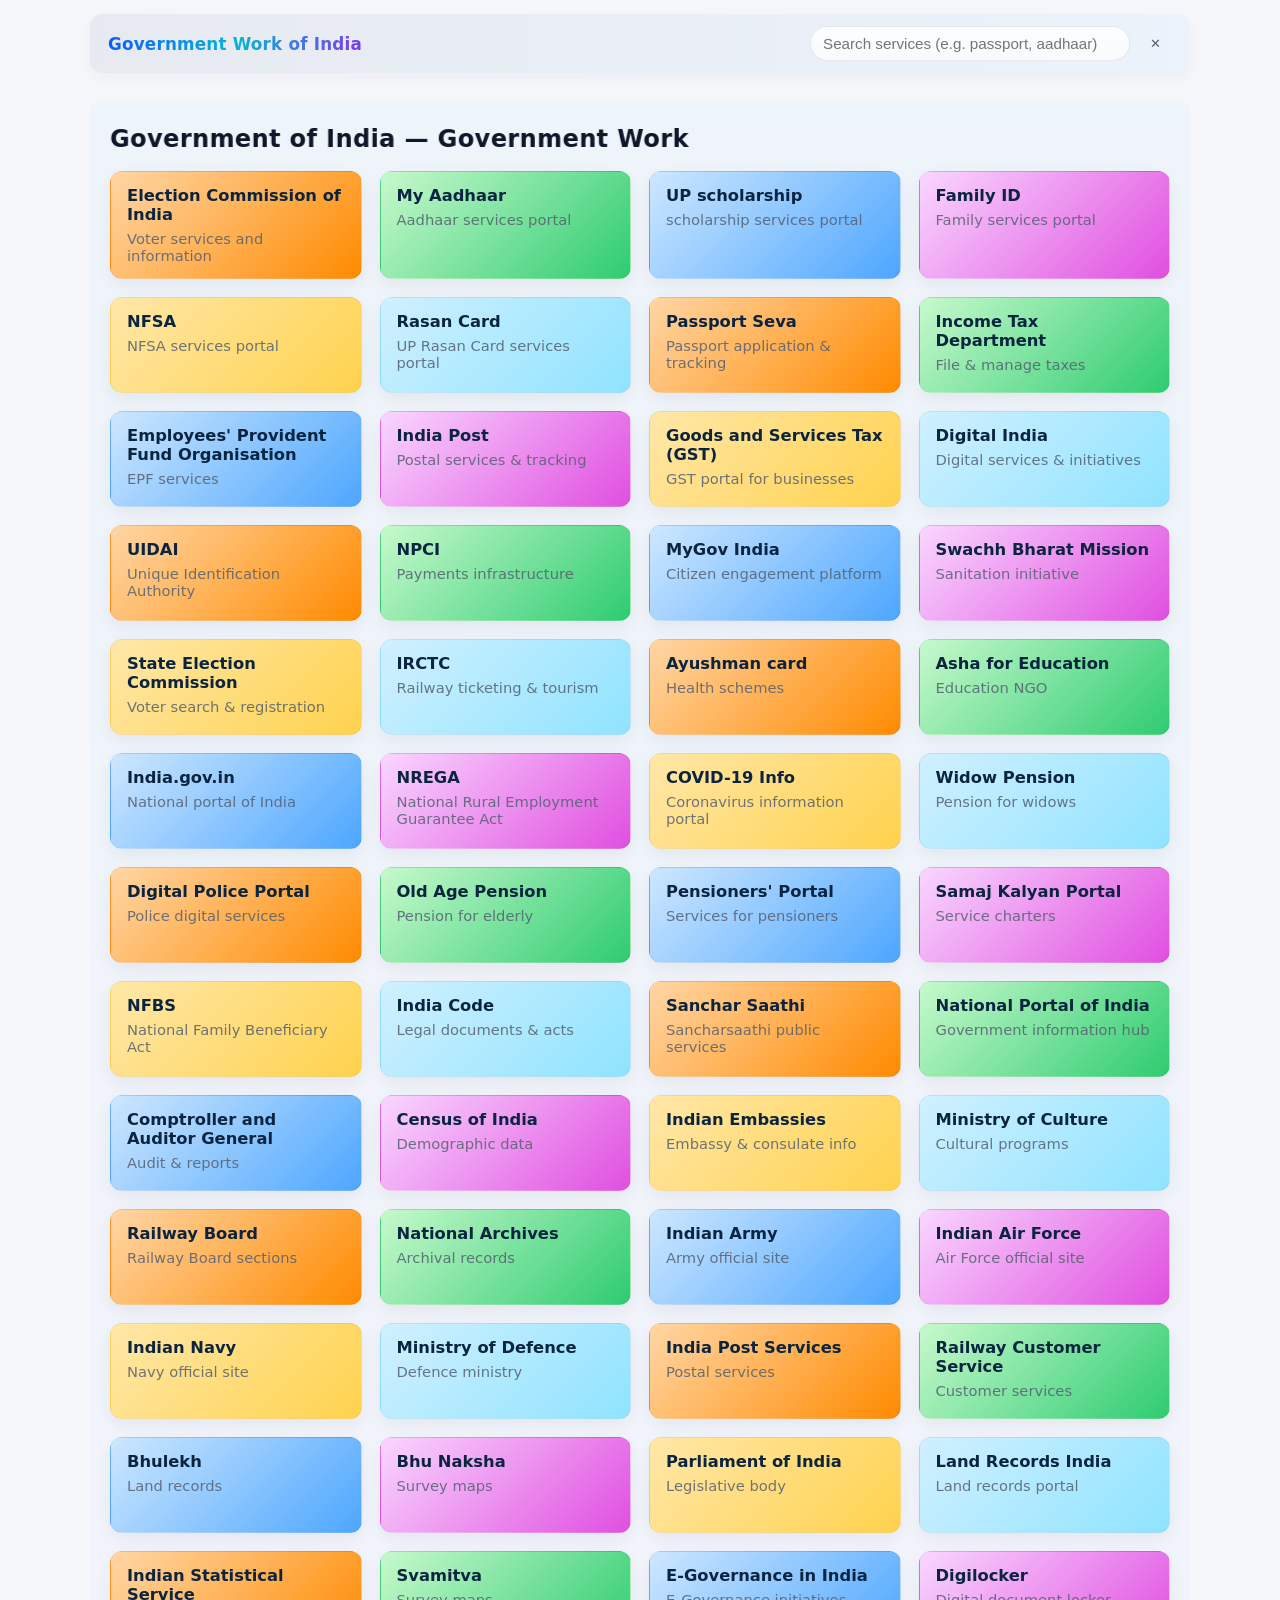
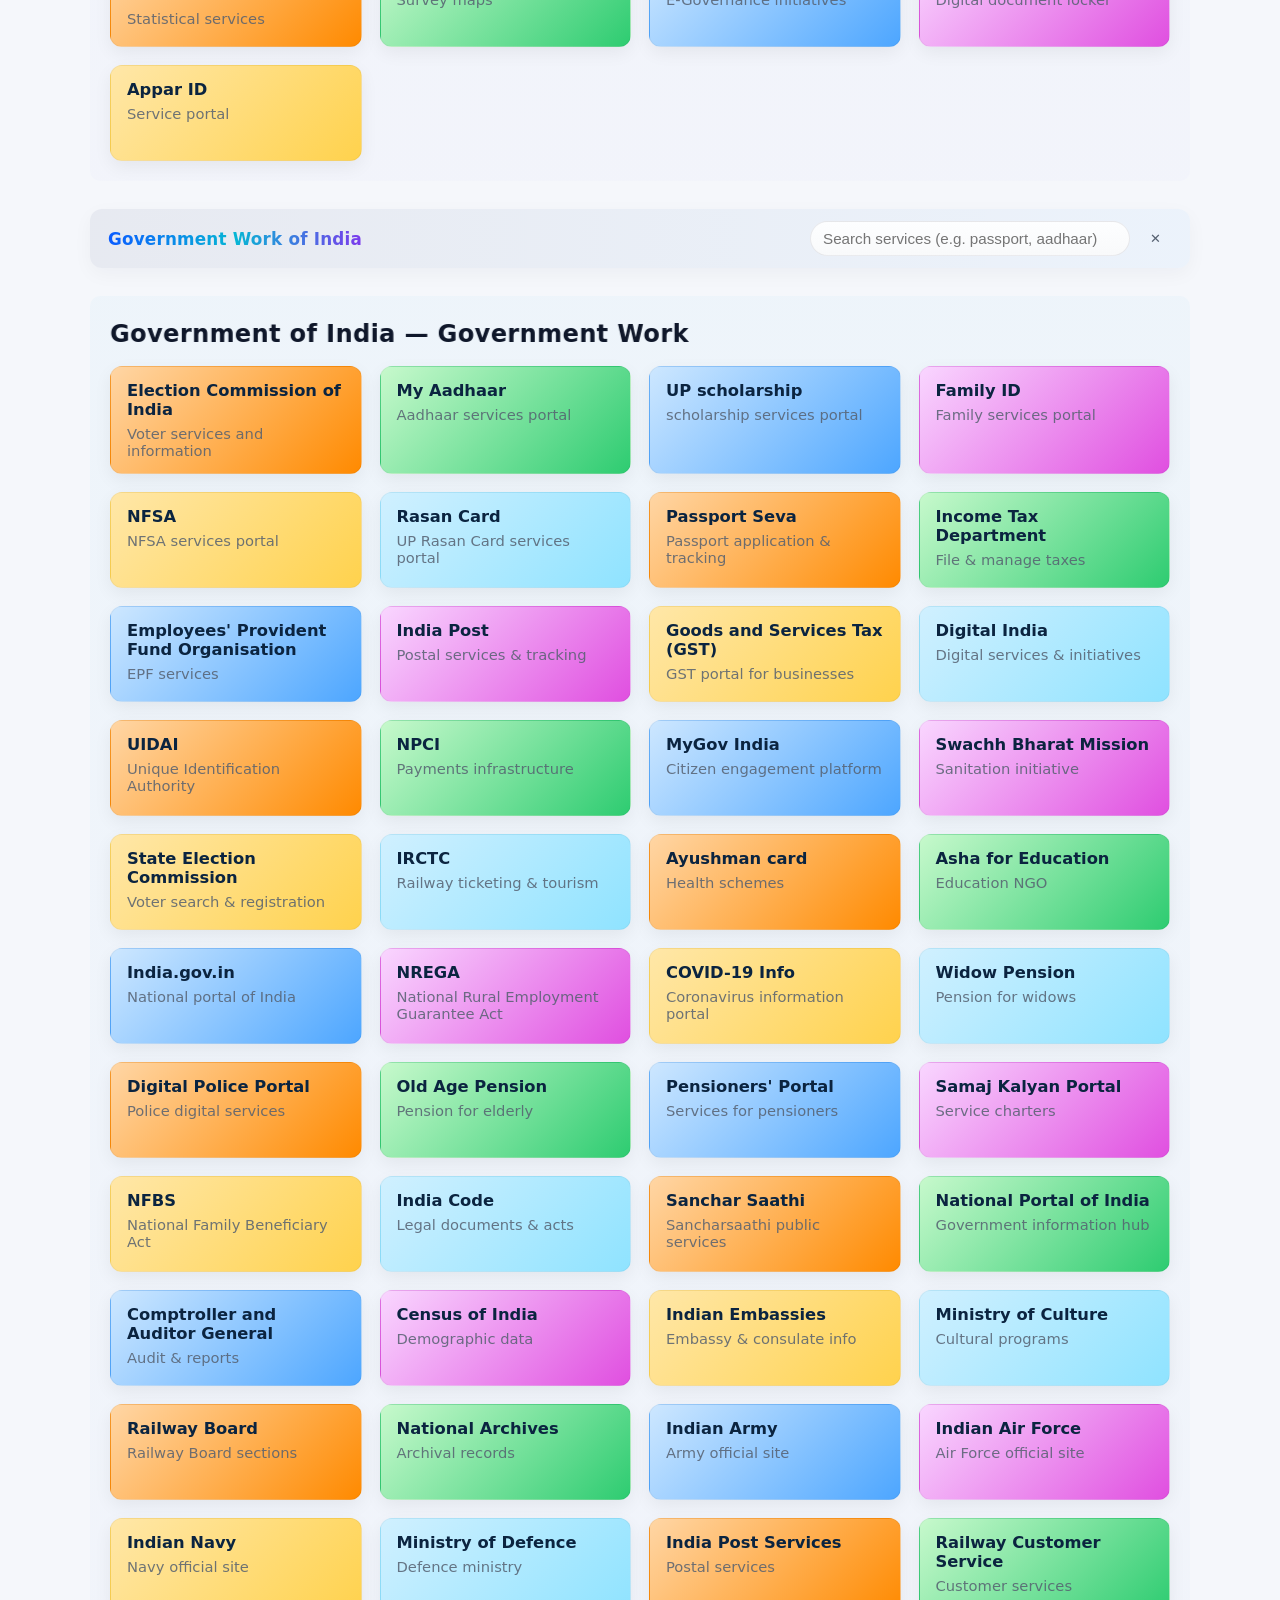
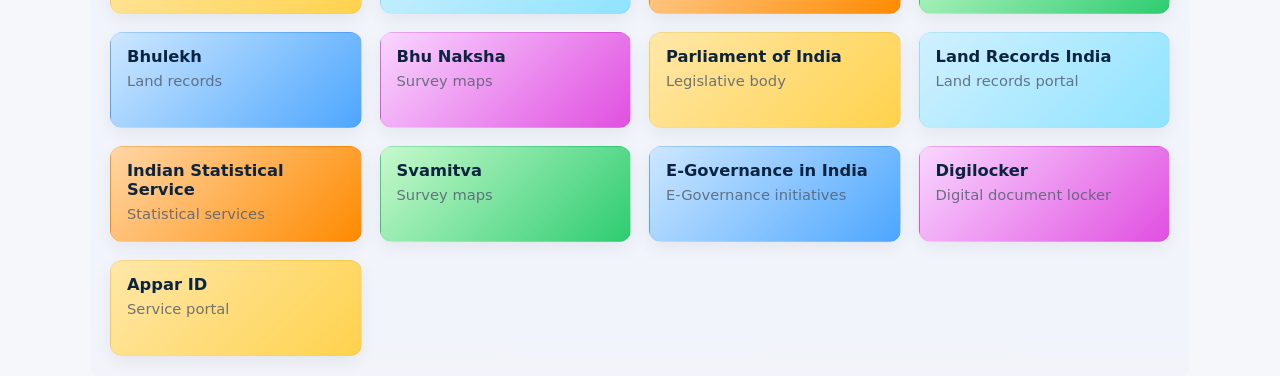
==== index.html @ 5ba5acde "Add index.html for Render static site" ====
<!DOCTYPE html>
<html lang="en">
<head>
    <meta charset="UTF-8">
    <meta name="viewport" content="width=device-width, initial-scale=1.0">
    <title>Government Work</title>
    <link rel="stylesheet" href="Gov.css">
</head>
<body>
    <nav class="site-nav" aria-label="Main navigation">
        <div class="brand">Government Work of India</div>

        <form id="searchForm" class="search-form" role="search" onsubmit="return false;">
            <input id="searchInput" type="search" placeholder="Search services (e.g. passport, aadhaar)" aria-label="Search services">
            <button id="clearBtn" type="button" aria-label="Clear search">✕</button>
        </form>
    </nav>

    <div class="page">
        <h1 class="page-title">
            <span class="marquee-wrapper">
                <span class="moving-header">Government of India — Government Work</span>
            </span>
        </h1>

        <div class="topics-grid">
            <a class="card" href="https://voters.eci.gov.in/" target="_blank" rel="noopener">
                <div class="card-body"><h3 class="card-title">Election Commission of India</h3><p class="card-sub">Voter services and information</p></div>
            </a>

            <a class="card" href="https://myaadhaar.uidai.gov.in/" target="_blank" rel="noopener">
                <div class="card-body"><h3 class="card-title">My Aadhaar</h3><p class="card-sub">Aadhaar services portal</p></div>
            </a>

             <a class="card" href="https://scholarship.up.gov.in/index.aspx" target="_blank" rel="noopener">
                <div class="card-body"><h3 class="card-title">UP scholarship</h3><p class="card-sub">scholarship services portal</p></div>
            </a>

             <a class="card" href="https://familyid.up.gov.in/portal/signin.aspx" target="_blank" rel="noopener">
                <div class="card-body"><h3 class="card-title">Family ID</h3><p class="card-sub">Family services portal</p></div>
            </a>

             <a class="card" href="https://nfsa.gov.in/" target="_blank" rel="noopener">
                <div class="card-body"><h3 class="card-title">NFSA</h3><p class="card-sub">NFSA services portal</p></div>
            </a>

            <a class="card" href="https://fcs.up.gov.in/" target="_blank" rel="noopener">
                <div class="card-body"><h3 class="card-title">Rasan Card</h3><p class="card-sub">UP Rasan Card services portal</p></div>
            </a>

            <a class="card" href="https://passportindia.gov.in/" target="_blank" rel="noopener">
                <div class="card-body"><h3 class="card-title">Passport Seva</h3><p class="card-sub">Passport application & tracking</p></div>
            </a>

            <a class="card" href="https://www.incometax.gov.in/iec/foportal/" target="_blank" rel="noopener">
                <div class="card-body"><h3 class="card-title">Income Tax Department</h3><p class="card-sub">File & manage taxes</p></div>
            </a>

            <a class="card" href="https://www.epfindia.gov.in/site_en/index.php" target="_blank" rel="noopener">
                <div class="card-body"><h3 class="card-title">Employees' Provident Fund Organisation</h3><p class="card-sub">EPF services</p></div>
            </a>

            <a class="card" href="https://www.indiapost.gov.in/" target="_blank" rel="noopener">
                <div class="card-body"><h3 class="card-title">India Post</h3><p class="card-sub">Postal services & tracking</p></div>
            </a>

            <a class="card" href="https://www.gst.gov.in/" target="_blank" rel="noopener">
                <div class="card-body"><h3 class="card-title">Goods and Services Tax (GST)</h3><p class="card-sub">GST portal for businesses</p></div>
            </a>

            <a class="card" href="https://www.digitalindia.gov.in/" target="_blank" rel="noopener">
                <div class="card-body"><h3 class="card-title">Digital India</h3><p class="card-sub">Digital services & initiatives</p></div>
            </a>

            <a class="card" href="https://www.uidai.gov.in/" target="_blank" rel="noopener">
                <div class="card-body"><h3 class="card-title">UIDAI</h3><p class="card-sub">Unique Identification Authority</p></div>
            </a>

            <a class="card" href="https://www.npci.org.in/" target="_blank" rel="noopener">
                <div class="card-body"><h3 class="card-title">NPCI</h3><p class="card-sub">Payments infrastructure</p></div>
            </a>

            <a class="card" href="https://www.mygov.in/" target="_blank" rel="noopener">
                <div class="card-body"><h3 class="card-title">MyGov India</h3><p class="card-sub">Citizen engagement platform</p></div>
            </a>

            <a class="card" href="https://www.swachhbharatmission.gov.in/" target="_blank" rel="noopener">
                <div class="card-body"><h3 class="card-title">Swachh Bharat Mission</h3><p class="card-sub">Sanitation initiative</p></div>
            </a>

            <a class="card" href="https://sec.up.nic.in/site/PRIVoterSearch.aspx" target="_blank" rel="noopener">
                <div class="card-body"><h3 class="card-title">State Election Commission</h3><p class="card-sub">Voter search & registration</p></div>
            </a>

            <a class="card" href="https://www.irctc.co.in/" target="_blank" rel="noopener">
                <div class="card-body"><h3 class="card-title">IRCTC</h3><p class="card-sub">Railway ticketing & tourism</p></div>
            </a>

            <a class="card" href="https://beneficiary.nha.gov.in/" target="_blank" rel="noopener">
                <div class="card-body"><h3 class="card-title"> Ayushman card </h3><p class="card-sub">Health schemes</p></div>
            </a>

            <a class="card" href="https://www.ashanet.org/" target="_blank" rel="noopener">
                <div class="card-body"><h3 class="card-title">Asha for Education</h3><p class="card-sub">Education NGO</p></div>
            </a>

            <a class="card" href="https://www.india.gov.in/" target="_blank" rel="noopener">
                <div class="card-body"><h3 class="card-title">India.gov.in</h3><p class="card-sub">National portal of India</p></div>
            </a>

            <a class="card" href="https://nreganarep.nic.in/netnrega/dpc_sms_new.aspx?lflag=eng&page=s&short_name=UP&state_name=UTTAR%20PRADESH&state_code=31&fin_year=2023-2024&source=national&Digest=1DOASZjYX+E2aCIKm3jhIw" target="_blank" rel="noopener">
                <div class="card-body"><h3 class="card-title">NREGA</h3><p class="card-sub">National Rural Employment Guarantee Act</p></div>
            </a>

            <a class="card" href="https://www.mygov.in/covid-19/" target="_blank" rel="noopener">
                <div class="card-body"><h3 class="card-title">COVID-19 Info</h3><p class="card-sub">Coronavirus information portal</p></div>
            </a>

            <a class="card" href="https://sspy-up.gov.in/reportnew/DWReport.aspx?s=WidowPension_2526" target="_blank" rel="noopener">
                <div class="card-body"><h3 class="card-title">Widow Pension</h3><p class="card-sub">Pension for widows</p></div>
            </a>

            <a class="card" href="https://www.digitalpolice.gov.in/" target="_blank" rel="noopener">
                <div class="card-body"><h3 class="card-title">Digital Police Portal</h3><p class="card-sub">Police digital services</p></div>
            </a>

            <a class="card" href="https://sspy-up.gov.in/reportnew/DWReport.aspx?s=OldAgePension_2526" target="_blank" rel="noopener">
                <div class="card-body"><h3 class="card-title">Old Age Pension</h3><p class="card-sub">Pension for elderly</p></div>
            </a>

            <a class="card" href="https://pensionersportal.gov.in/Mscheme.aspx" target="_blank" rel="noopener">
                <div class="card-body"><h3 class="card-title">Pensioners' Portal</h3><p class="card-sub">Services for pensioners</p></div>
            </a>

            <a class="card" href="https://samajkalyan.up.gov.in/en" target="_blank" rel="noopener">
                <div class="card-body"><h3 class="card-title">Samaj Kalyan Portal</h3><p class="card-sub">Service charters</p></div>
            </a>

            <a class="card" href="https://nfbs.upsdc.gov.in/NFBS2022_23/index.aspx" target="_blank" rel="noopener">
                <div class="card-body"><h3 class="card-title">NFBS</h3><p class="card-sub">National Family Beneficiary Act</p></div>
            </a>

            <a class="card" href="https://www.indiacode.nic.in/" target="_blank" rel="noopener">
                <div class="card-body"><h3 class="card-title">India Code</h3><p class="card-sub">Legal documents & acts</p></div>
            </a>

            <a class="card" href="https://sancharsaathi.gov.in/" target="_blank" rel="noopener">
                <div class="card-body"><h3 class="card-title">Sanchar Saathi</h3><p class="card-sub">Sancharsaathi public services</p></div>
            </a>

            <a class="card" href="https://www.nationalportal.gov.in/" target="_blank" rel="noopener">
                <div class="card-body"><h3 class="card-title">National Portal of India</h3><p class="card-sub">Government information hub</p></div>
            </a>

            <a class="card" href="https://www.cag.gov.in/" target="_blank" rel="noopener">
                <div class="card-body"><h3 class="card-title">Comptroller and Auditor General</h3><p class="card-sub">Audit & reports</p></div>
            </a>

            <a class="card" href="https://www.indiacensus.gov.in/" target="_blank" rel="noopener">
                <div class="card-body"><h3 class="card-title">Census of India</h3><p class="card-sub">Demographic data</p></div>
            </a>

            <a class="card" href="https://www.indianembassy.org/" target="_blank" rel="noopener">
                <div class="card-body"><h3 class="card-title">Indian Embassies</h3><p class="card-sub">Embassy & consulate info</p></div>
            </a>

            <a class="card" href="https://www.indiaculture.nic.in/" target="_blank" rel="noopener">
                <div class="card-body"><h3 class="card-title">Ministry of Culture</h3><p class="card-sub">Cultural programs</p></div>
            </a>

            <a class="card" href="https://www.indianrailways.gov.in/railwayboard/view_section.jsp?lang=0&id=0,1,304,366,537" target="_blank" rel="noopener">
                <div class="card-body"><h3 class="card-title">Railway Board</h3><p class="card-sub">Railway Board sections</p></div>
            </a>

            <a class="card" href="https://www.nationalarchives.gov.in/" target="_blank" rel="noopener">
                <div class="card-body"><h3 class="card-title">National Archives</h3><p class="card-sub">Archival records</p></div>
            </a>

            <a class="card" href="https://www.indianarmy.nic.in/" target="_blank" rel="noopener">
                <div class="card-body"><h3 class="card-title">Indian Army</h3><p class="card-sub">Army official site</p></div>
            </a>

            <a class="card" href="https://www.indianairforce.nic.in/" target="_blank" rel="noopener">
                <div class="card-body"><h3 class="card-title">Indian Air Force</h3><p class="card-sub">Air Force official site</p></div>
            </a>

            <a class="card" href="https://www.indiannavy.nic.in/" target="_blank" rel="noopener">
                <div class="card-body"><h3 class="card-title">Indian Navy</h3><p class="card-sub">Navy official site</p></div>
            </a>

            <a class="card" href="https://www.defence.gov.in/" target="_blank" rel="noopener">
                <div class="card-body"><h3 class="card-title">Ministry of Defence</h3><p class="card-sub">Defence ministry</p></div>
            </a>

            <a class="card" href="https://www.indiapost.gov.in/VAS/Pages/IndiaPostHome.aspx" target="_blank" rel="noopener">
                <div class="card-body"><h3 class="card-title">India Post Services</h3><p class="card-sub">Postal services</p></div>
            </a>

            <a class="card" href="https://www.railwaycustomer.gov.in/" target="_blank" rel="noopener">
                <div class="card-body"><h3 class="card-title">Railway Customer Service</h3><p class="card-sub">Customer services</p></div>
            </a>

            <a class="card" href="https://upbhulekh.gov.in/#/home" target="_blank" rel="noopener">
                <div class="card-body"><h3 class="card-title">Bhulekh</h3><p class="card-sub">Land records</p></div>
            </a>

            <a class="card" href="https://upbhunaksha.gov.in/home" target="_blank" rel="noopener">
                <div class="card-body"><h3 class="card-title">Bhu Naksha</h3><p class="card-sub">Survey maps</p></div>
            </a>

            <a class="card" href="https://www.parliamentofindia.nic.in/" target="_blank" rel="noopener">
                <div class="card-body"><h3 class="card-title">Parliament of India</h3><p class="card-sub">Legislative body</p></div>
            </a>

            <a class="card" href="https://www.landrecordsindia.com/" target="_blank" rel="noopener">
                <div class="card-body"><h3 class="card-title">Land Records India</h3><p class="card-sub">Land records portal</p></div>
            </a>

            <a class="card" href="https://www.indianstatisticalservice.gov.in/" target="_blank" rel="noopener">
                <div class="card-body"><h3 class="card-title">Indian Statistical Service</h3><p class="card-sub">Statistical services</p></div>
            </a>

            <a class="card" href="https://svamitva.up.gov.in/" target="_blank" rel="noopener">
                <div class="card-body"><h3 class="card-title">Svamitva</h3><p class="card-sub">Survey maps</p></div>
            </a>

            <a class="card" href="https://www.digitalindia.gov.in/content/e-governance" target="_blank" rel="noopener">
                <div class="card-body"><h3 class="card-title">E-Governance in India</h3><p class="card-sub">E-Governance initiatives</p></div>
            </a>

            <a class="card" href="https://www.digilocker.gov.in/" target="_blank" rel="noopener">
                <div class="card-body"><h3 class="card-title">Digilocker</h3><p class="card-sub">Digital document locker</p></div>
            </a>

            <a class="card" href="https://www.abc.gov.in/" target="_blank" rel="noopener">
                <div class="card-body"><h3 class="card-title">Appar ID</h3><p class="card-sub">Service portal</p></div>
            </a>
        </div>
    </div>
    
        <script>
        (function(){
            const input = document.getElementById('searchInput');
            const clearBtn = document.getElementById('clearBtn');
            const cards = Array.from(document.querySelectorAll('.topics-grid .card'));

            function filterCards(){
                const q = (input.value || '').trim().toLowerCase();
                cards.forEach(card => {
                    const title = (card.querySelector('.card-title')?.textContent || '').toLowerCase();
                    const sub = (card.querySelector('.card-sub')?.textContent || '').toLowerCase();
                    const match = q === '' || title.includes(q) || sub.includes(q);
                    card.style.display = match ? '' : 'none';
                });
            }

            input && input.addEventListener('input', filterCards);
            clearBtn && clearBtn.addEventListener('click', ()=>{ if(input){input.value=''; input.focus(); filterCards();} });
        })();
        </script>

    
</body>
</html>
<!DOCTYPE html>
<html lang="en">
<head>
    <meta charset="UTF-8">
    <meta name="viewport" content="width=device-width, initial-scale=1.0">
    <title>Government Work</title>
    <link rel="stylesheet" href="Gov.css">
</head>
<body>
    <nav class="site-nav" aria-label="Main navigation">
        <div class="brand">Government Work of India</div>

        <form id="searchForm" class="search-form" role="search" onsubmit="return false;">
            <input id="searchInput" type="search" placeholder="Search services (e.g. passport, aadhaar)" aria-label="Search services">
            <button id="clearBtn" type="button" aria-label="Clear search">✕</button>
        </form>
    </nav>

    <div class="page">
        <h1 class="page-title">
            <span class="marquee-wrapper">
                <span class="moving-header">Government of India — Government Work</span>
            </span>
        </h1>

        <div class="topics-grid">
            <a class="card" href="https://voters.eci.gov.in/" target="_blank" rel="noopener">
                <div class="card-body"><h3 class="card-title">Election Commission of India</h3><p class="card-sub">Voter services and information</p></div>
            </a>

            <a class="card" href="https://myaadhaar.uidai.gov.in/" target="_blank" rel="noopener">
                <div class="card-body"><h3 class="card-title">My Aadhaar</h3><p class="card-sub">Aadhaar services portal</p></div>
            </a>

             <a class="card" href="https://scholarship.up.gov.in/index.aspx" target="_blank" rel="noopener">
                <div class="card-body"><h3 class="card-title">UP scholarship</h3><p class="card-sub">scholarship services portal</p></div>
            </a>

             <a class="card" href="https://familyid.up.gov.in/portal/signin.aspx" target="_blank" rel="noopener">
                <div class="card-body"><h3 class="card-title">Family ID</h3><p class="card-sub">Family services portal</p></div>
            </a>

             <a class="card" href="https://nfsa.gov.in/" target="_blank" rel="noopener">
                <div class="card-body"><h3 class="card-title">NFSA</h3><p class="card-sub">NFSA services portal</p></div>
            </a>

            <a class="card" href="https://fcs.up.gov.in/" target="_blank" rel="noopener">
                <div class="card-body"><h3 class="card-title">Rasan Card</h3><p class="card-sub">UP Rasan Card services portal</p></div>
            </a>

            <a class="card" href="https://passportindia.gov.in/" target="_blank" rel="noopener">
                <div class="card-body"><h3 class="card-title">Passport Seva</h3><p class="card-sub">Passport application & tracking</p></div>
            </a>

            <a class="card" href="https://www.incometax.gov.in/iec/foportal/" target="_blank" rel="noopener">
                <div class="card-body"><h3 class="card-title">Income Tax Department</h3><p class="card-sub">File & manage taxes</p></div>
            </a>

            <a class="card" href="https://www.epfindia.gov.in/site_en/index.php" target="_blank" rel="noopener">
                <div class="card-body"><h3 class="card-title">Employees' Provident Fund Organisation</h3><p class="card-sub">EPF services</p></div>
            </a>

            <a class="card" href="https://www.indiapost.gov.in/" target="_blank" rel="noopener">
                <div class="card-body"><h3 class="card-title">India Post</h3><p class="card-sub">Postal services & tracking</p></div>
            </a>

            <a class="card" href="https://www.gst.gov.in/" target="_blank" rel="noopener">
                <div class="card-body"><h3 class="card-title">Goods and Services Tax (GST)</h3><p class="card-sub">GST portal for businesses</p></div>
            </a>

            <a class="card" href="https://www.digitalindia.gov.in/" target="_blank" rel="noopener">
                <div class="card-body"><h3 class="card-title">Digital India</h3><p class="card-sub">Digital services & initiatives</p></div>
            </a>

            <a class="card" href="https://www.uidai.gov.in/" target="_blank" rel="noopener">
                <div class="card-body"><h3 class="card-title">UIDAI</h3><p class="card-sub">Unique Identification Authority</p></div>
            </a>

            <a class="card" href="https://www.npci.org.in/" target="_blank" rel="noopener">
                <div class="card-body"><h3 class="card-title">NPCI</h3><p class="card-sub">Payments infrastructure</p></div>
            </a>

            <a class="card" href="https://www.mygov.in/" target="_blank" rel="noopener">
                <div class="card-body"><h3 class="card-title">MyGov India</h3><p class="card-sub">Citizen engagement platform</p></div>
            </a>

            <a class="card" href="https://www.swachhbharatmission.gov.in/" target="_blank" rel="noopener">
                <div class="card-body"><h3 class="card-title">Swachh Bharat Mission</h3><p class="card-sub">Sanitation initiative</p></div>
            </a>

            <a class="card" href="https://sec.up.nic.in/site/PRIVoterSearch.aspx" target="_blank" rel="noopener">
                <div class="card-body"><h3 class="card-title">State Election Commission</h3><p class="card-sub">Voter search & registration</p></div>
            </a>

            <a class="card" href="https://www.irctc.co.in/" target="_blank" rel="noopener">
                <div class="card-body"><h3 class="card-title">IRCTC</h3><p class="card-sub">Railway ticketing & tourism</p></div>
            </a>

            <a class="card" href="https://beneficiary.nha.gov.in/" target="_blank" rel="noopener">
                <div class="card-body"><h3 class="card-title"> Ayushman card </h3><p class="card-sub">Health schemes</p></div>
            </a>

            <a class="card" href="https://www.ashanet.org/" target="_blank" rel="noopener">
                <div class="card-body"><h3 class="card-title">Asha for Education</h3><p class="card-sub">Education NGO</p></div>
            </a>

            <a class="card" href="https://www.india.gov.in/" target="_blank" rel="noopener">
                <div class="card-body"><h3 class="card-title">India.gov.in</h3><p class="card-sub">National portal of India</p></div>
            </a>

            <a class="card" href="https://nreganarep.nic.in/netnrega/dpc_sms_new.aspx?lflag=eng&page=s&short_name=UP&state_name=UTTAR%20PRADESH&state_code=31&fin_year=2023-2024&source=national&Digest=1DOASZjYX+E2aCIKm3jhIw" target="_blank" rel="noopener">
                <div class="card-body"><h3 class="card-title">NREGA</h3><p class="card-sub">National Rural Employment Guarantee Act</p></div>
            </a>

            <a class="card" href="https://www.mygov.in/covid-19/" target="_blank" rel="noopener">
                <div class="card-body"><h3 class="card-title">COVID-19 Info</h3><p class="card-sub">Coronavirus information portal</p></div>
            </a>

            <a class="card" href="https://sspy-up.gov.in/reportnew/DWReport.aspx?s=WidowPension_2526" target="_blank" rel="noopener">
                <div class="card-body"><h3 class="card-title">Widow Pension</h3><p class="card-sub">Pension for widows</p></div>
            </a>

            <a class="card" href="https://www.digitalpolice.gov.in/" target="_blank" rel="noopener">
                <div class="card-body"><h3 class="card-title">Digital Police Portal</h3><p class="card-sub">Police digital services</p></div>
            </a>

            <a class="card" href="https://sspy-up.gov.in/reportnew/DWReport.aspx?s=OldAgePension_2526" target="_blank" rel="noopener">
                <div class="card-body"><h3 class="card-title">Old Age Pension</h3><p class="card-sub">Pension for elderly</p></div>
            </a>

            <a class="card" href="https://pensionersportal.gov.in/Mscheme.aspx" target="_blank" rel="noopener">
                <div class="card-body"><h3 class="card-title">Pensioners' Portal</h3><p class="card-sub">Services for pensioners</p></div>
            </a>

            <a class="card" href="https://samajkalyan.up.gov.in/en" target="_blank" rel="noopener">
                <div class="card-body"><h3 class="card-title">Samaj Kalyan Portal</h3><p class="card-sub">Service charters</p></div>
            </a>

            <a class="card" href="https://nfbs.upsdc.gov.in/NFBS2022_23/index.aspx" target="_blank" rel="noopener">
                <div class="card-body"><h3 class="card-title">NFBS</h3><p class="card-sub">National Family Beneficiary Act</p></div>
            </a>

            <a class="card" href="https://www.indiacode.nic.in/" target="_blank" rel="noopener">
                <div class="card-body"><h3 class="card-title">India Code</h3><p class="card-sub">Legal documents & acts</p></div>
            </a>

            <a class="card" href="https://sancharsaathi.gov.in/" target="_blank" rel="noopener">
                <div class="card-body"><h3 class="card-title">Sanchar Saathi</h3><p class="card-sub">Sancharsaathi public services</p></div>
            </a>

            <a class="card" href="https://www.nationalportal.gov.in/" target="_blank" rel="noopener">
                <div class="card-body"><h3 class="card-title">National Portal of India</h3><p class="card-sub">Government information hub</p></div>
            </a>

            <a class="card" href="https://www.cag.gov.in/" target="_blank" rel="noopener">
                <div class="card-body"><h3 class="card-title">Comptroller and Auditor General</h3><p class="card-sub">Audit & reports</p></div>
            </a>

            <a class="card" href="https://www.indiacensus.gov.in/" target="_blank" rel="noopener">
                <div class="card-body"><h3 class="card-title">Census of India</h3><p class="card-sub">Demographic data</p></div>
            </a>

            <a class="card" href="https://www.indianembassy.org/" target="_blank" rel="noopener">
                <div class="card-body"><h3 class="card-title">Indian Embassies</h3><p class="card-sub">Embassy & consulate info</p></div>
            </a>

            <a class="card" href="https://www.indiaculture.nic.in/" target="_blank" rel="noopener">
                <div class="card-body"><h3 class="card-title">Ministry of Culture</h3><p class="card-sub">Cultural programs</p></div>
            </a>

            <a class="card" href="https://www.indianrailways.gov.in/railwayboard/view_section.jsp?lang=0&id=0,1,304,366,537" target="_blank" rel="noopener">
                <div class="card-body"><h3 class="card-title">Railway Board</h3><p class="card-sub">Railway Board sections</p></div>
            </a>

            <a class="card" href="https://www.nationalarchives.gov.in/" target="_blank" rel="noopener">
                <div class="card-body"><h3 class="card-title">National Archives</h3><p class="card-sub">Archival records</p></div>
            </a>

            <a class="card" href="https://www.indianarmy.nic.in/" target="_blank" rel="noopener">
                <div class="card-body"><h3 class="card-title">Indian Army</h3><p class="card-sub">Army official site</p></div>
            </a>

            <a class="card" href="https://www.indianairforce.nic.in/" target="_blank" rel="noopener">
                <div class="card-body"><h3 class="card-title">Indian Air Force</h3><p class="card-sub">Air Force official site</p></div>
            </a>

            <a class="card" href="https://www.indiannavy.nic.in/" target="_blank" rel="noopener">
                <div class="card-body"><h3 class="card-title">Indian Navy</h3><p class="card-sub">Navy official site</p></div>
            </a>

            <a class="card" href="https://www.defence.gov.in/" target="_blank" rel="noopener">
                <div class="card-body"><h3 class="card-title">Ministry of Defence</h3><p class="card-sub">Defence ministry</p></div>
            </a>

            <a class="card" href="https://www.indiapost.gov.in/VAS/Pages/IndiaPostHome.aspx" target="_blank" rel="noopener">
                <div class="card-body"><h3 class="card-title">India Post Services</h3><p class="card-sub">Postal services</p></div>
            </a>

            <a class="card" href="https://www.railwaycustomer.gov.in/" target="_blank" rel="noopener">
                <div class="card-body"><h3 class="card-title">Railway Customer Service</h3><p class="card-sub">Customer services</p></div>
            </a>

            <a class="card" href="https://upbhulekh.gov.in/#/home" target="_blank" rel="noopener">
                <div class="card-body"><h3 class="card-title">Bhulekh</h3><p class="card-sub">Land records</p></div>
            </a>

            <a class="card" href="https://upbhunaksha.gov.in/home" target="_blank" rel="noopener">
                <div class="card-body"><h3 class="card-title">Bhu Naksha</h3><p class="card-sub">Survey maps</p></div>
            </a>

            <a class="card" href="https://www.parliamentofindia.nic.in/" target="_blank" rel="noopener">
                <div class="card-body"><h3 class="card-title">Parliament of India</h3><p class="card-sub">Legislative body</p></div>
            </a>

            <a class="card" href="https://www.landrecordsindia.com/" target="_blank" rel="noopener">
                <div class="card-body"><h3 class="card-title">Land Records India</h3><p class="card-sub">Land records portal</p></div>
            </a>

            <a class="card" href="https://www.indianstatisticalservice.gov.in/" target="_blank" rel="noopener">
                <div class="card-body"><h3 class="card-title">Indian Statistical Service</h3><p class="card-sub">Statistical services</p></div>
            </a>

            <a class="card" href="https://svamitva.up.gov.in/" target="_blank" rel="noopener">
                <div class="card-body"><h3 class="card-title">Svamitva</h3><p class="card-sub">Survey maps</p></div>
            </a>

            <a class="card" href="https://www.digitalindia.gov.in/content/e-governance" target="_blank" rel="noopener">
                <div class="card-body"><h3 class="card-title">E-Governance in India</h3><p class="card-sub">E-Governance initiatives</p></div>
            </a>

            <a class="card" href="https://www.digilocker.gov.in/" target="_blank" rel="noopener">
                <div class="card-body"><h3 class="card-title">Digilocker</h3><p class="card-sub">Digital document locker</p></div>
            </a>

            <a class="card" href="https://www.abc.gov.in/" target="_blank" rel="noopener">
                <div class="card-body"><h3 class="card-title">Appar ID</h3><p class="card-sub">Service portal</p></div>
            </a>
        </div>
    </div>
    
        <script>
        (function(){
            const input = document.getElementById('searchInput');
            const clearBtn = document.getElementById('clearBtn');
            const cards = Array.from(document.querySelectorAll('.topics-grid .card'));

            function filterCards(){
                const q = (input.value || '').trim().toLowerCase();
                cards.forEach(card => {
                    const title = (card.querySelector('.card-title')?.textContent || '').toLowerCase();
                    const sub = (card.querySelector('.card-sub')?.textContent || '').toLowerCase();
                    const match = q === '' || title.includes(q) || sub.includes(q);
                    card.style.display = match ? '' : 'none';
                });
            }

            input && input.addEventListener('input', filterCards);
            clearBtn && clearBtn.addEventListener('click', ()=>{ if(input){input.value=''; input.focus(); filterCards();} });
        })();
        </script>

    
</body>
</html>
---- Gov.css ----
/* Gov.css - Card layout for government links */
:root{
	--bg: #f5f7fb;
	--card-bg: #fff;
	--muted: #556070;
	--accent: #0b5cff;
}

*{box-sizing:border-box}
html,body{height:100%}
body{
	margin:0;
	font-family: Inter, system-ui, -apple-system, 'Segoe UI', Roboto, 'Helvetica Neue', Arial;
	background: var(--bg);
	color: #111827;
	-webkit-font-smoothing:antialiased;
	-moz-osx-font-smoothing:grayscale;
}

.page {
	max-width:1100px;
	margin:28px auto;
	padding:20px;
}

/* Top navigation */
.site-nav{
	display:flex;
	align-items:center;
	justify-content:space-between;
	gap:12px;
	padding:12px 18px;
	background: linear-gradient(90deg, rgba(6,21,80,0.06), rgba(6,133,255,0.04));
	border-radius:12px;
	margin:14px auto 8px auto;
	max-width:1100px;
	box-shadow: 0 6px 20px rgba(11,22,44,0.04);
}

.brand{
	font-weight:800;
	font-size:1.05rem;
	letter-spacing:0.2px;
	/* colorful gradient text */
	background: linear-gradient(90deg,#0b5cff,#06b6d4,#7c3aed);
	-webkit-background-clip: text;
	background-clip: text;
	color: transparent;
}

.search-form{
	display:flex;
	align-items:center;
	gap:8px;
}

.search-form input[type="search"]{
	width:320px;
	max-width:50vw;
	padding:8px 12px;
	border-radius:999px;
	border:1px solid rgba(15,23,42,0.08);
	background: linear-gradient(180deg, rgba(255,255,255,0.9), rgba(250,250,250,0.9));
	font-size:0.95rem;
	transition: box-shadow 160ms, border-color 160ms;
}

.search-form input[type="search"]:focus{
	outline:none;
	border-color: rgba(11,92,255,0.95);
	box-shadow: 0 6px 18px rgba(11,92,255,0.08);
}

.search-form button{
	appearance:none;
	border:0;
	background:transparent;
	width:34px;
	height:34px;
	border-radius:8px;
	display:flex;
	align-items:center;
	justify-content:center;
	cursor:pointer;
	color:var(--muted);
}

.search-form button:hover{ color: #111827 }

@media (max-width:640px){
	.search-form input[type="search"]{ width:180px; }
	.site-nav{ padding:10px 12px }
}

/* Subtle page background */
.page{
	background: linear-gradient(180deg, rgba(14,165,233,0.03), rgba(99,102,241,0.02));
	border-radius: 10px;
}

h1{
	margin:0 0 18px 0;
	font-size:1.6rem;
	color: #0f172a;
}

/* Grid container for topic cards */
.topics-grid {
	display: grid;
	grid-template-columns: repeat(auto-fit, minmax(240px, 1fr));
	gap: 18px;
	margin-top: 14px;
}

/* Card base (anchor is the whole card) */
.card {
	display: block;
	background: var(--card-bg);
	border-radius: 12px;
	overflow: hidden;
	box-shadow: 0 6px 18px rgba(13,18,25,0.06);
	transition: transform 220ms cubic-bezier(.2,.9,.2,1), box-shadow 220ms, border 220ms;
	text-decoration: none;
	color: inherit;
	min-height: 96px;
	border: 1px solid rgba(15,23,42,0.04);
}

.card:focus{outline:none}
.card:focus-visible{
	box-shadow: 0 10px 30px rgba(11,92,255,0.12);
	transform: translateY(-6px);
}

.card:hover{
	transform: translateY(-8px);
	box-shadow: 0 20px 48px rgba(13,18,25,0.12);
}

/* Colorful card backgrounds via CSS variables and nth-child cycling */
.topics-grid .card{
	--card-bg: linear-gradient(180deg,#ffffff,#ffffff);
	--card-bg-hover: linear-gradient(180deg,#f3f4f6,#e5e7eb);
	--card-color: #0b2440;
	--card-color-hover: #ffffff;
	background: var(--card-bg);
	color: var(--card-color);
	transition: transform 220ms cubic-bezier(.2,.9,.2,1), box-shadow 220ms, background 300ms ease, color 300ms ease;
}

.topics-grid .card:hover{
	background: var(--card-bg-hover);
	color: var(--card-color-hover);
}

/* Make subtitle follow the current color but slightly muted */
.card-sub{ color: currentColor; opacity: 0.85; }

/* define a palette of 6 colorful variants that cycle */
.topics-grid .card:nth-child(6n+1){ --card-bg: linear-gradient(135deg,#ffd6a5,#ff8a00); --card-bg-hover: linear-gradient(135deg,#ff8a00,#d86200); --card-color: #0d1724; --card-color-hover:#fff }
.topics-grid .card:nth-child(6n+2){ --card-bg: linear-gradient(135deg,#c7f9cc,#2ecc71); --card-bg-hover: linear-gradient(135deg,#2ecc71,#1e9b4a); --card-color:#07211a; --card-color-hover:#fff }
.topics-grid .card:nth-child(6n+3){ --card-bg: linear-gradient(135deg,#cde7ff,#4da6ff); --card-bg-hover: linear-gradient(135deg,#4da6ff,#1f7fe0); --card-color:#05203a; --card-color-hover:#fff }
.topics-grid .card:nth-child(6n+4){ --card-bg: linear-gradient(135deg,#f9d6ff,#e04fe0); --card-bg-hover: linear-gradient(135deg,#e04fe0,#9b18a8); --card-color:#2a0533; --card-color-hover:#fff }
.topics-grid .card:nth-child(6n+5){ --card-bg: linear-gradient(135deg,#ffe7a8,#ffd24d); --card-bg-hover: linear-gradient(135deg,#ffd24d,#ffb300); --card-color:#2b1b00; --card-color-hover:#fff }
.topics-grid .card:nth-child(6n+6){ --card-bg: linear-gradient(135deg,#d0f0ff,#8fe3ff); --card-bg-hover: linear-gradient(135deg,#8fe3ff,#39c0ff); --card-color:#052933; --card-color-hover:#fff }

/* stronger hover lift when colorful */
.topics-grid .card:hover{ transform: translateY(-12px) scale(1.015); box-shadow: 0 26px 64px rgba(7,10,25,0.16); }

@media (prefers-reduced-motion: reduce){
	.topics-grid .card, .moving-header{ animation:none; transition:none }
}

.card-body{
	padding:14px 16px;
	display:flex;
	flex-direction:column;
	gap:6px;
}

.card-title{
	margin:0;
	font-size:1.02rem;
	font-weight:600;
	color:#0b2440;
}

.card-sub{
	margin:0;
	font-size:0.92rem;
	color:var(--muted);
}

.card-meta{
	margin-top:8px;
	display:flex;
	gap:8px;
	align-items:center;
	font-size:0.85rem;
	color:var(--muted);
}

/* small screens */
@media (max-width:420px){
	.page{padding:12px}
	.topics-grid{gap:12px}
}

/* Optional: make links clearly separated when printed */
@media print{.card{box-shadow:none;border:1px solid #ddd}}

/* ---------- Moving, color-changing header ---------- */
.page-title{margin:0 0 8px 0}
.marquee-wrapper{
	overflow:hidden;
	display:block;
	width:100%;
}

.moving-header{
	display:inline-block;
	white-space:nowrap;
	font-size:1.5rem;
	font-weight:700;
	letter-spacing:0.4px;
	padding:4px 0;
	will-change:transform,color;
	/* Alternate slide left-to-right and back, with color shifting */
	animation: slideX 6s ease-in-out infinite alternate, colorShift 6s linear infinite;
}

/* Slide from left to right, then back (alternate) */
@keyframes slideX{
	0%   { transform: translateX(-100%); }
	100% { transform: translateX(100%); }
}

@keyframes colorShift{
	0%   { color: #0b5cff; }
	25%  { color: #0bbf6b; }
	50%  { color: #ff8a00; }
	75%  { color: #e11d48; }
	100% { color: #6b21a8; }
}

/* Respect users who prefer reduced motion */
@media (prefers-reduced-motion: reduce){
	.moving-header{ animation: colorShift 6s linear infinite; }
}
---- Gov.css ----
/* Gov.css - Card layout for government links */
:root{
	--bg: #f5f7fb;
	--card-bg: #fff;
	--muted: #556070;
	--accent: #0b5cff;
}

*{box-sizing:border-box}
html,body{height:100%}
body{
	margin:0;
	font-family: Inter, system-ui, -apple-system, 'Segoe UI', Roboto, 'Helvetica Neue', Arial;
	background: var(--bg);
	color: #111827;
	-webkit-font-smoothing:antialiased;
	-moz-osx-font-smoothing:grayscale;
}

.page {
	max-width:1100px;
	margin:28px auto;
	padding:20px;
}

/* Top navigation */
.site-nav{
	display:flex;
	align-items:center;
	justify-content:space-between;
	gap:12px;
	padding:12px 18px;
	background: linear-gradient(90deg, rgba(6,21,80,0.06), rgba(6,133,255,0.04));
	border-radius:12px;
	margin:14px auto 8px auto;
	max-width:1100px;
	box-shadow: 0 6px 20px rgba(11,22,44,0.04);
}

.brand{
	font-weight:800;
	font-size:1.05rem;
	letter-spacing:0.2px;
	/* colorful gradient text */
	background: linear-gradient(90deg,#0b5cff,#06b6d4,#7c3aed);
	-webkit-background-clip: text;
	background-clip: text;
	color: transparent;
}

.search-form{
	display:flex;
	align-items:center;
	gap:8px;
}

.search-form input[type="search"]{
	width:320px;
	max-width:50vw;
	padding:8px 12px;
	border-radius:999px;
	border:1px solid rgba(15,23,42,0.08);
	background: linear-gradient(180deg, rgba(255,255,255,0.9), rgba(250,250,250,0.9));
	font-size:0.95rem;
	transition: box-shadow 160ms, border-color 160ms;
}

.search-form input[type="search"]:focus{
	outline:none;
	border-color: rgba(11,92,255,0.95);
	box-shadow: 0 6px 18px rgba(11,92,255,0.08);
}

.search-form button{
	appearance:none;
	border:0;
	background:transparent;
	width:34px;
	height:34px;
	border-radius:8px;
	display:flex;
	align-items:center;
	justify-content:center;
	cursor:pointer;
	color:var(--muted);
}

.search-form button:hover{ color: #111827 }

@media (max-width:640px){
	.search-form input[type="search"]{ width:180px; }
	.site-nav{ padding:10px 12px }
}

/* Subtle page background */
.page{
	background: linear-gradient(180deg, rgba(14,165,233,0.03), rgba(99,102,241,0.02));
	border-radius: 10px;
}

h1{
	margin:0 0 18px 0;
	font-size:1.6rem;
	color: #0f172a;
}

/* Grid container for topic cards */
.topics-grid {
	display: grid;
	grid-template-columns: repeat(auto-fit, minmax(240px, 1fr));
	gap: 18px;
	margin-top: 14px;
}

/* Card base (anchor is the whole card) */
.card {
	display: block;
	background: var(--card-bg);
	border-radius: 12px;
	overflow: hidden;
	box-shadow: 0 6px 18px rgba(13,18,25,0.06);
	transition: transform 220ms cubic-bezier(.2,.9,.2,1), box-shadow 220ms, border 220ms;
	text-decoration: none;
	color: inherit;
	min-height: 96px;
	border: 1px solid rgba(15,23,42,0.04);
}

.card:focus{outline:none}
.card:focus-visible{
	box-shadow: 0 10px 30px rgba(11,92,255,0.12);
	transform: translateY(-6px);
}

.card:hover{
	transform: translateY(-8px);
	box-shadow: 0 20px 48px rgba(13,18,25,0.12);
}

/* Colorful card backgrounds via CSS variables and nth-child cycling */
.topics-grid .card{
	--card-bg: linear-gradient(180deg,#ffffff,#ffffff);
	--card-bg-hover: linear-gradient(180deg,#f3f4f6,#e5e7eb);
	--card-color: #0b2440;
	--card-color-hover: #ffffff;
	background: var(--card-bg);
	color: var(--card-color);
	transition: transform 220ms cubic-bezier(.2,.9,.2,1), box-shadow 220ms, background 300ms ease, color 300ms ease;
}

.topics-grid .card:hover{
	background: var(--card-bg-hover);
	color: var(--card-color-hover);
}

/* Make subtitle follow the current color but slightly muted */
.card-sub{ color: currentColor; opacity: 0.85; }

/* define a palette of 6 colorful variants that cycle */
.topics-grid .card:nth-child(6n+1){ --card-bg: linear-gradient(135deg,#ffd6a5,#ff8a00); --card-bg-hover: linear-gradient(135deg,#ff8a00,#d86200); --card-color: #0d1724; --card-color-hover:#fff }
.topics-grid .card:nth-child(6n+2){ --card-bg: linear-gradient(135deg,#c7f9cc,#2ecc71); --card-bg-hover: linear-gradient(135deg,#2ecc71,#1e9b4a); --card-color:#07211a; --card-color-hover:#fff }
.topics-grid .card:nth-child(6n+3){ --card-bg: linear-gradient(135deg,#cde7ff,#4da6ff); --card-bg-hover: linear-gradient(135deg,#4da6ff,#1f7fe0); --card-color:#05203a; --card-color-hover:#fff }
.topics-grid .card:nth-child(6n+4){ --card-bg: linear-gradient(135deg,#f9d6ff,#e04fe0); --card-bg-hover: linear-gradient(135deg,#e04fe0,#9b18a8); --card-color:#2a0533; --card-color-hover:#fff }
.topics-grid .card:nth-child(6n+5){ --card-bg: linear-gradient(135deg,#ffe7a8,#ffd24d); --card-bg-hover: linear-gradient(135deg,#ffd24d,#ffb300); --card-color:#2b1b00; --card-color-hover:#fff }
.topics-grid .card:nth-child(6n+6){ --card-bg: linear-gradient(135deg,#d0f0ff,#8fe3ff); --card-bg-hover: linear-gradient(135deg,#8fe3ff,#39c0ff); --card-color:#052933; --card-color-hover:#fff }

/* stronger hover lift when colorful */
.topics-grid .card:hover{ transform: translateY(-12px) scale(1.015); box-shadow: 0 26px 64px rgba(7,10,25,0.16); }

@media (prefers-reduced-motion: reduce){
	.topics-grid .card, .moving-header{ animation:none; transition:none }
}

.card-body{
	padding:14px 16px;
	display:flex;
	flex-direction:column;
	gap:6px;
}

.card-title{
	margin:0;
	font-size:1.02rem;
	font-weight:600;
	color:#0b2440;
}

.card-sub{
	margin:0;
	font-size:0.92rem;
	color:var(--muted);
}

.card-meta{
	margin-top:8px;
	display:flex;
	gap:8px;
	align-items:center;
	font-size:0.85rem;
	color:var(--muted);
}

/* small screens */
@media (max-width:420px){
	.page{padding:12px}
	.topics-grid{gap:12px}
}

/* Optional: make links clearly separated when printed */
@media print{.card{box-shadow:none;border:1px solid #ddd}}

/* ---------- Moving, color-changing header ---------- */
.page-title{margin:0 0 8px 0}
.marquee-wrapper{
	overflow:hidden;
	display:block;
	width:100%;
}

.moving-header{
	display:inline-block;
	white-space:nowrap;
	font-size:1.5rem;
	font-weight:700;
	letter-spacing:0.4px;
	padding:4px 0;
	will-change:transform,color;
	/* Alternate slide left-to-right and back, with color shifting */
	animation: slideX 6s ease-in-out infinite alternate, colorShift 6s linear infinite;
}

/* Slide from left to right, then back (alternate) */
@keyframes slideX{
	0%   { transform: translateX(-100%); }
	100% { transform: translateX(100%); }
}

@keyframes colorShift{
	0%   { color: #0b5cff; }
	25%  { color: #0bbf6b; }
	50%  { color: #ff8a00; }
	75%  { color: #e11d48; }
	100% { color: #6b21a8; }
}

/* Respect users who prefer reduced motion */
@media (prefers-reduced-motion: reduce){
	.moving-header{ animation: colorShift 6s linear infinite; }
}
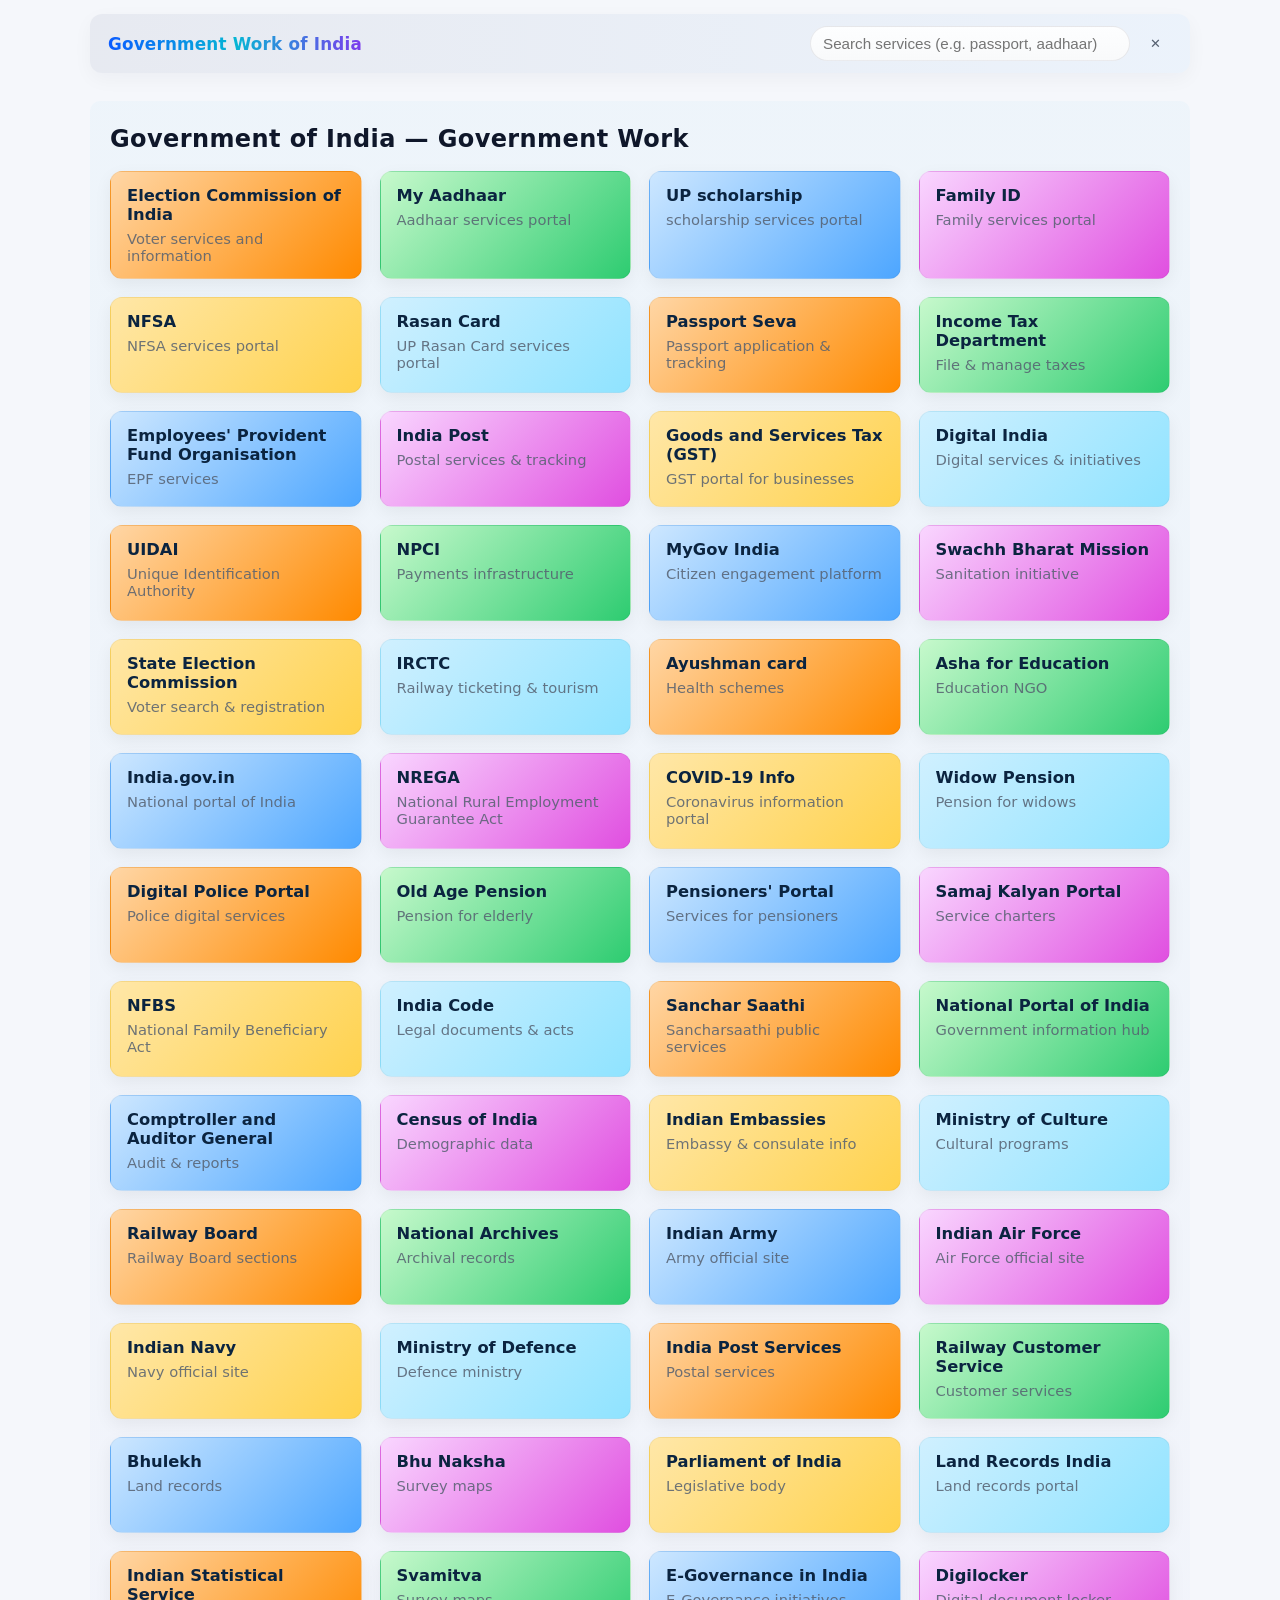
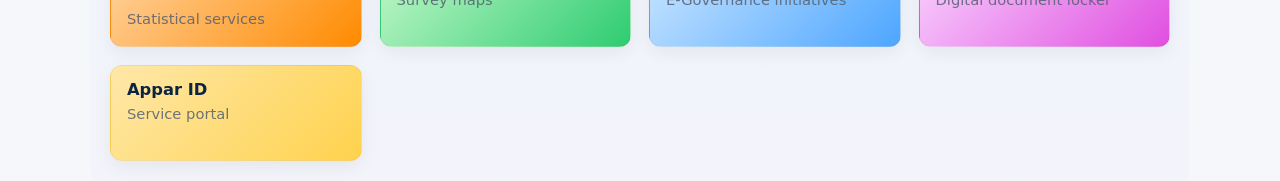
==== commit 170f4f10: "Fix: Remove duplicate HTML content from index.html" ====
--- a/index.html
+++ b/index.html
@@ -261,268 +261,4 @@
 
     
 </body>
-</html>
-<!DOCTYPE html>
-<html lang="en">
-<head>
-    <meta charset="UTF-8">
-    <meta name="viewport" content="width=device-width, initial-scale=1.0">
-    <title>Government Work</title>
-    <link rel="stylesheet" href="Gov.css">
-</head>
-<body>
-    <nav class="site-nav" aria-label="Main navigation">
-        <div class="brand">Government Work of India</div>
-
-        <form id="searchForm" class="search-form" role="search" onsubmit="return false;">
-            <input id="searchInput" type="search" placeholder="Search services (e.g. passport, aadhaar)" aria-label="Search services">
-            <button id="clearBtn" type="button" aria-label="Clear search">✕</button>
-        </form>
-    </nav>
-
-    <div class="page">
-        <h1 class="page-title">
-            <span class="marquee-wrapper">
-                <span class="moving-header">Government of India — Government Work</span>
-            </span>
-        </h1>
-
-        <div class="topics-grid">
-            <a class="card" href="https://voters.eci.gov.in/" target="_blank" rel="noopener">
-                <div class="card-body"><h3 class="card-title">Election Commission of India</h3><p class="card-sub">Voter services and information</p></div>
-            </a>
-
-            <a class="card" href="https://myaadhaar.uidai.gov.in/" target="_blank" rel="noopener">
-                <div class="card-body"><h3 class="card-title">My Aadhaar</h3><p class="card-sub">Aadhaar services portal</p></div>
-            </a>
-
-             <a class="card" href="https://scholarship.up.gov.in/index.aspx" target="_blank" rel="noopener">
-                <div class="card-body"><h3 class="card-title">UP scholarship</h3><p class="card-sub">scholarship services portal</p></div>
-            </a>
-
-             <a class="card" href="https://familyid.up.gov.in/portal/signin.aspx" target="_blank" rel="noopener">
-                <div class="card-body"><h3 class="card-title">Family ID</h3><p class="card-sub">Family services portal</p></div>
-            </a>
-
-             <a class="card" href="https://nfsa.gov.in/" target="_blank" rel="noopener">
-                <div class="card-body"><h3 class="card-title">NFSA</h3><p class="card-sub">NFSA services portal</p></div>
-            </a>
-
-            <a class="card" href="https://fcs.up.gov.in/" target="_blank" rel="noopener">
-                <div class="card-body"><h3 class="card-title">Rasan Card</h3><p class="card-sub">UP Rasan Card services portal</p></div>
-            </a>
-
-            <a class="card" href="https://passportindia.gov.in/" target="_blank" rel="noopener">
-                <div class="card-body"><h3 class="card-title">Passport Seva</h3><p class="card-sub">Passport application & tracking</p></div>
-            </a>
-
-            <a class="card" href="https://www.incometax.gov.in/iec/foportal/" target="_blank" rel="noopener">
-                <div class="card-body"><h3 class="card-title">Income Tax Department</h3><p class="card-sub">File & manage taxes</p></div>
-            </a>
-
-            <a class="card" href="https://www.epfindia.gov.in/site_en/index.php" target="_blank" rel="noopener">
-                <div class="card-body"><h3 class="card-title">Employees' Provident Fund Organisation</h3><p class="card-sub">EPF services</p></div>
-            </a>
-
-            <a class="card" href="https://www.indiapost.gov.in/" target="_blank" rel="noopener">
-                <div class="card-body"><h3 class="card-title">India Post</h3><p class="card-sub">Postal services & tracking</p></div>
-            </a>
-
-            <a class="card" href="https://www.gst.gov.in/" target="_blank" rel="noopener">
-                <div class="card-body"><h3 class="card-title">Goods and Services Tax (GST)</h3><p class="card-sub">GST portal for businesses</p></div>
-            </a>
-
-            <a class="card" href="https://www.digitalindia.gov.in/" target="_blank" rel="noopener">
-                <div class="card-body"><h3 class="card-title">Digital India</h3><p class="card-sub">Digital services & initiatives</p></div>
-            </a>
-
-            <a class="card" href="https://www.uidai.gov.in/" target="_blank" rel="noopener">
-                <div class="card-body"><h3 class="card-title">UIDAI</h3><p class="card-sub">Unique Identification Authority</p></div>
-            </a>
-
-            <a class="card" href="https://www.npci.org.in/" target="_blank" rel="noopener">
-                <div class="card-body"><h3 class="card-title">NPCI</h3><p class="card-sub">Payments infrastructure</p></div>
-            </a>
-
-            <a class="card" href="https://www.mygov.in/" target="_blank" rel="noopener">
-                <div class="card-body"><h3 class="card-title">MyGov India</h3><p class="card-sub">Citizen engagement platform</p></div>
-            </a>
-
-            <a class="card" href="https://www.swachhbharatmission.gov.in/" target="_blank" rel="noopener">
-                <div class="card-body"><h3 class="card-title">Swachh Bharat Mission</h3><p class="card-sub">Sanitation initiative</p></div>
-            </a>
-
-            <a class="card" href="https://sec.up.nic.in/site/PRIVoterSearch.aspx" target="_blank" rel="noopener">
-                <div class="card-body"><h3 class="card-title">State Election Commission</h3><p class="card-sub">Voter search & registration</p></div>
-            </a>
-
-            <a class="card" href="https://www.irctc.co.in/" target="_blank" rel="noopener">
-                <div class="card-body"><h3 class="card-title">IRCTC</h3><p class="card-sub">Railway ticketing & tourism</p></div>
-            </a>
-
-            <a class="card" href="https://beneficiary.nha.gov.in/" target="_blank" rel="noopener">
-                <div class="card-body"><h3 class="card-title"> Ayushman card </h3><p class="card-sub">Health schemes</p></div>
-            </a>
-
-            <a class="card" href="https://www.ashanet.org/" target="_blank" rel="noopener">
-                <div class="card-body"><h3 class="card-title">Asha for Education</h3><p class="card-sub">Education NGO</p></div>
-            </a>
-
-            <a class="card" href="https://www.india.gov.in/" target="_blank" rel="noopener">
-                <div class="card-body"><h3 class="card-title">India.gov.in</h3><p class="card-sub">National portal of India</p></div>
-            </a>
-
-            <a class="card" href="https://nreganarep.nic.in/netnrega/dpc_sms_new.aspx?lflag=eng&page=s&short_name=UP&state_name=UTTAR%20PRADESH&state_code=31&fin_year=2023-2024&source=national&Digest=1DOASZjYX+E2aCIKm3jhIw" target="_blank" rel="noopener">
-                <div class="card-body"><h3 class="card-title">NREGA</h3><p class="card-sub">National Rural Employment Guarantee Act</p></div>
-            </a>
-
-            <a class="card" href="https://www.mygov.in/covid-19/" target="_blank" rel="noopener">
-                <div class="card-body"><h3 class="card-title">COVID-19 Info</h3><p class="card-sub">Coronavirus information portal</p></div>
-            </a>
-
-            <a class="card" href="https://sspy-up.gov.in/reportnew/DWReport.aspx?s=WidowPension_2526" target="_blank" rel="noopener">
-                <div class="card-body"><h3 class="card-title">Widow Pension</h3><p class="card-sub">Pension for widows</p></div>
-            </a>
-
-            <a class="card" href="https://www.digitalpolice.gov.in/" target="_blank" rel="noopener">
-                <div class="card-body"><h3 class="card-title">Digital Police Portal</h3><p class="card-sub">Police digital services</p></div>
-            </a>
-
-            <a class="card" href="https://sspy-up.gov.in/reportnew/DWReport.aspx?s=OldAgePension_2526" target="_blank" rel="noopener">
-                <div class="card-body"><h3 class="card-title">Old Age Pension</h3><p class="card-sub">Pension for elderly</p></div>
-            </a>
-
-            <a class="card" href="https://pensionersportal.gov.in/Mscheme.aspx" target="_blank" rel="noopener">
-                <div class="card-body"><h3 class="card-title">Pensioners' Portal</h3><p class="card-sub">Services for pensioners</p></div>
-            </a>
-
-            <a class="card" href="https://samajkalyan.up.gov.in/en" target="_blank" rel="noopener">
-                <div class="card-body"><h3 class="card-title">Samaj Kalyan Portal</h3><p class="card-sub">Service charters</p></div>
-            </a>
-
-            <a class="card" href="https://nfbs.upsdc.gov.in/NFBS2022_23/index.aspx" target="_blank" rel="noopener">
-                <div class="card-body"><h3 class="card-title">NFBS</h3><p class="card-sub">National Family Beneficiary Act</p></div>
-            </a>
-
-            <a class="card" href="https://www.indiacode.nic.in/" target="_blank" rel="noopener">
-                <div class="card-body"><h3 class="card-title">India Code</h3><p class="card-sub">Legal documents & acts</p></div>
-            </a>
-
-            <a class="card" href="https://sancharsaathi.gov.in/" target="_blank" rel="noopener">
-                <div class="card-body"><h3 class="card-title">Sanchar Saathi</h3><p class="card-sub">Sancharsaathi public services</p></div>
-            </a>
-
-            <a class="card" href="https://www.nationalportal.gov.in/" target="_blank" rel="noopener">
-                <div class="card-body"><h3 class="card-title">National Portal of India</h3><p class="card-sub">Government information hub</p></div>
-            </a>
-
-            <a class="card" href="https://www.cag.gov.in/" target="_blank" rel="noopener">
-                <div class="card-body"><h3 class="card-title">Comptroller and Auditor General</h3><p class="card-sub">Audit & reports</p></div>
-            </a>
-
-            <a class="card" href="https://www.indiacensus.gov.in/" target="_blank" rel="noopener">
-                <div class="card-body"><h3 class="card-title">Census of India</h3><p class="card-sub">Demographic data</p></div>
-            </a>
-
-            <a class="card" href="https://www.indianembassy.org/" target="_blank" rel="noopener">
-                <div class="card-body"><h3 class="card-title">Indian Embassies</h3><p class="card-sub">Embassy & consulate info</p></div>
-            </a>
-
-            <a class="card" href="https://www.indiaculture.nic.in/" target="_blank" rel="noopener">
-                <div class="card-body"><h3 class="card-title">Ministry of Culture</h3><p class="card-sub">Cultural programs</p></div>
-            </a>
-
-            <a class="card" href="https://www.indianrailways.gov.in/railwayboard/view_section.jsp?lang=0&id=0,1,304,366,537" target="_blank" rel="noopener">
-                <div class="card-body"><h3 class="card-title">Railway Board</h3><p class="card-sub">Railway Board sections</p></div>
-            </a>
-
-            <a class="card" href="https://www.nationalarchives.gov.in/" target="_blank" rel="noopener">
-                <div class="card-body"><h3 class="card-title">National Archives</h3><p class="card-sub">Archival records</p></div>
-            </a>
-
-            <a class="card" href="https://www.indianarmy.nic.in/" target="_blank" rel="noopener">
-                <div class="card-body"><h3 class="card-title">Indian Army</h3><p class="card-sub">Army official site</p></div>
-            </a>
-
-            <a class="card" href="https://www.indianairforce.nic.in/" target="_blank" rel="noopener">
-                <div class="card-body"><h3 class="card-title">Indian Air Force</h3><p class="card-sub">Air Force official site</p></div>
-            </a>
-
-            <a class="card" href="https://www.indiannavy.nic.in/" target="_blank" rel="noopener">
-                <div class="card-body"><h3 class="card-title">Indian Navy</h3><p class="card-sub">Navy official site</p></div>
-            </a>
-
-            <a class="card" href="https://www.defence.gov.in/" target="_blank" rel="noopener">
-                <div class="card-body"><h3 class="card-title">Ministry of Defence</h3><p class="card-sub">Defence ministry</p></div>
-            </a>
-
-            <a class="card" href="https://www.indiapost.gov.in/VAS/Pages/IndiaPostHome.aspx" target="_blank" rel="noopener">
-                <div class="card-body"><h3 class="card-title">India Post Services</h3><p class="card-sub">Postal services</p></div>
-            </a>
-
-            <a class="card" href="https://www.railwaycustomer.gov.in/" target="_blank" rel="noopener">
-                <div class="card-body"><h3 class="card-title">Railway Customer Service</h3><p class="card-sub">Customer services</p></div>
-            </a>
-
-            <a class="card" href="https://upbhulekh.gov.in/#/home" target="_blank" rel="noopener">
-                <div class="card-body"><h3 class="card-title">Bhulekh</h3><p class="card-sub">Land records</p></div>
-            </a>
-
-            <a class="card" href="https://upbhunaksha.gov.in/home" target="_blank" rel="noopener">
-                <div class="card-body"><h3 class="card-title">Bhu Naksha</h3><p class="card-sub">Survey maps</p></div>
-            </a>
-
-            <a class="card" href="https://www.parliamentofindia.nic.in/" target="_blank" rel="noopener">
-                <div class="card-body"><h3 class="card-title">Parliament of India</h3><p class="card-sub">Legislative body</p></div>
-            </a>
-
-            <a class="card" href="https://www.landrecordsindia.com/" target="_blank" rel="noopener">
-                <div class="card-body"><h3 class="card-title">Land Records India</h3><p class="card-sub">Land records portal</p></div>
-            </a>
-
-            <a class="card" href="https://www.indianstatisticalservice.gov.in/" target="_blank" rel="noopener">
-                <div class="card-body"><h3 class="card-title">Indian Statistical Service</h3><p class="card-sub">Statistical services</p></div>
-            </a>
-
-            <a class="card" href="https://svamitva.up.gov.in/" target="_blank" rel="noopener">
-                <div class="card-body"><h3 class="card-title">Svamitva</h3><p class="card-sub">Survey maps</p></div>
-            </a>
-
-            <a class="card" href="https://www.digitalindia.gov.in/content/e-governance" target="_blank" rel="noopener">
-                <div class="card-body"><h3 class="card-title">E-Governance in India</h3><p class="card-sub">E-Governance initiatives</p></div>
-            </a>
-
-            <a class="card" href="https://www.digilocker.gov.in/" target="_blank" rel="noopener">
-                <div class="card-body"><h3 class="card-title">Digilocker</h3><p class="card-sub">Digital document locker</p></div>
-            </a>
-
-            <a class="card" href="https://www.abc.gov.in/" target="_blank" rel="noopener">
-                <div class="card-body"><h3 class="card-title">Appar ID</h3><p class="card-sub">Service portal</p></div>
-            </a>
-        </div>
-    </div>
-    
-        <script>
-        (function(){
-            const input = document.getElementById('searchInput');
-            const clearBtn = document.getElementById('clearBtn');
-            const cards = Array.from(document.querySelectorAll('.topics-grid .card'));
-
-            function filterCards(){
-                const q = (input.value || '').trim().toLowerCase();
-                cards.forEach(card => {
-                    const title = (card.querySelector('.card-title')?.textContent || '').toLowerCase();
-                    const sub = (card.querySelector('.card-sub')?.textContent || '').toLowerCase();
-                    const match = q === '' || title.includes(q) || sub.includes(q);
-                    card.style.display = match ? '' : 'none';
-                });
-            }
-
-            input && input.addEventListener('input', filterCards);
-            clearBtn && clearBtn.addEventListener('click', ()=>{ if(input){input.value=''; input.focus(); filterCards();} });
-        })();
-        </script>
-
-    
-</body>
 </html>
